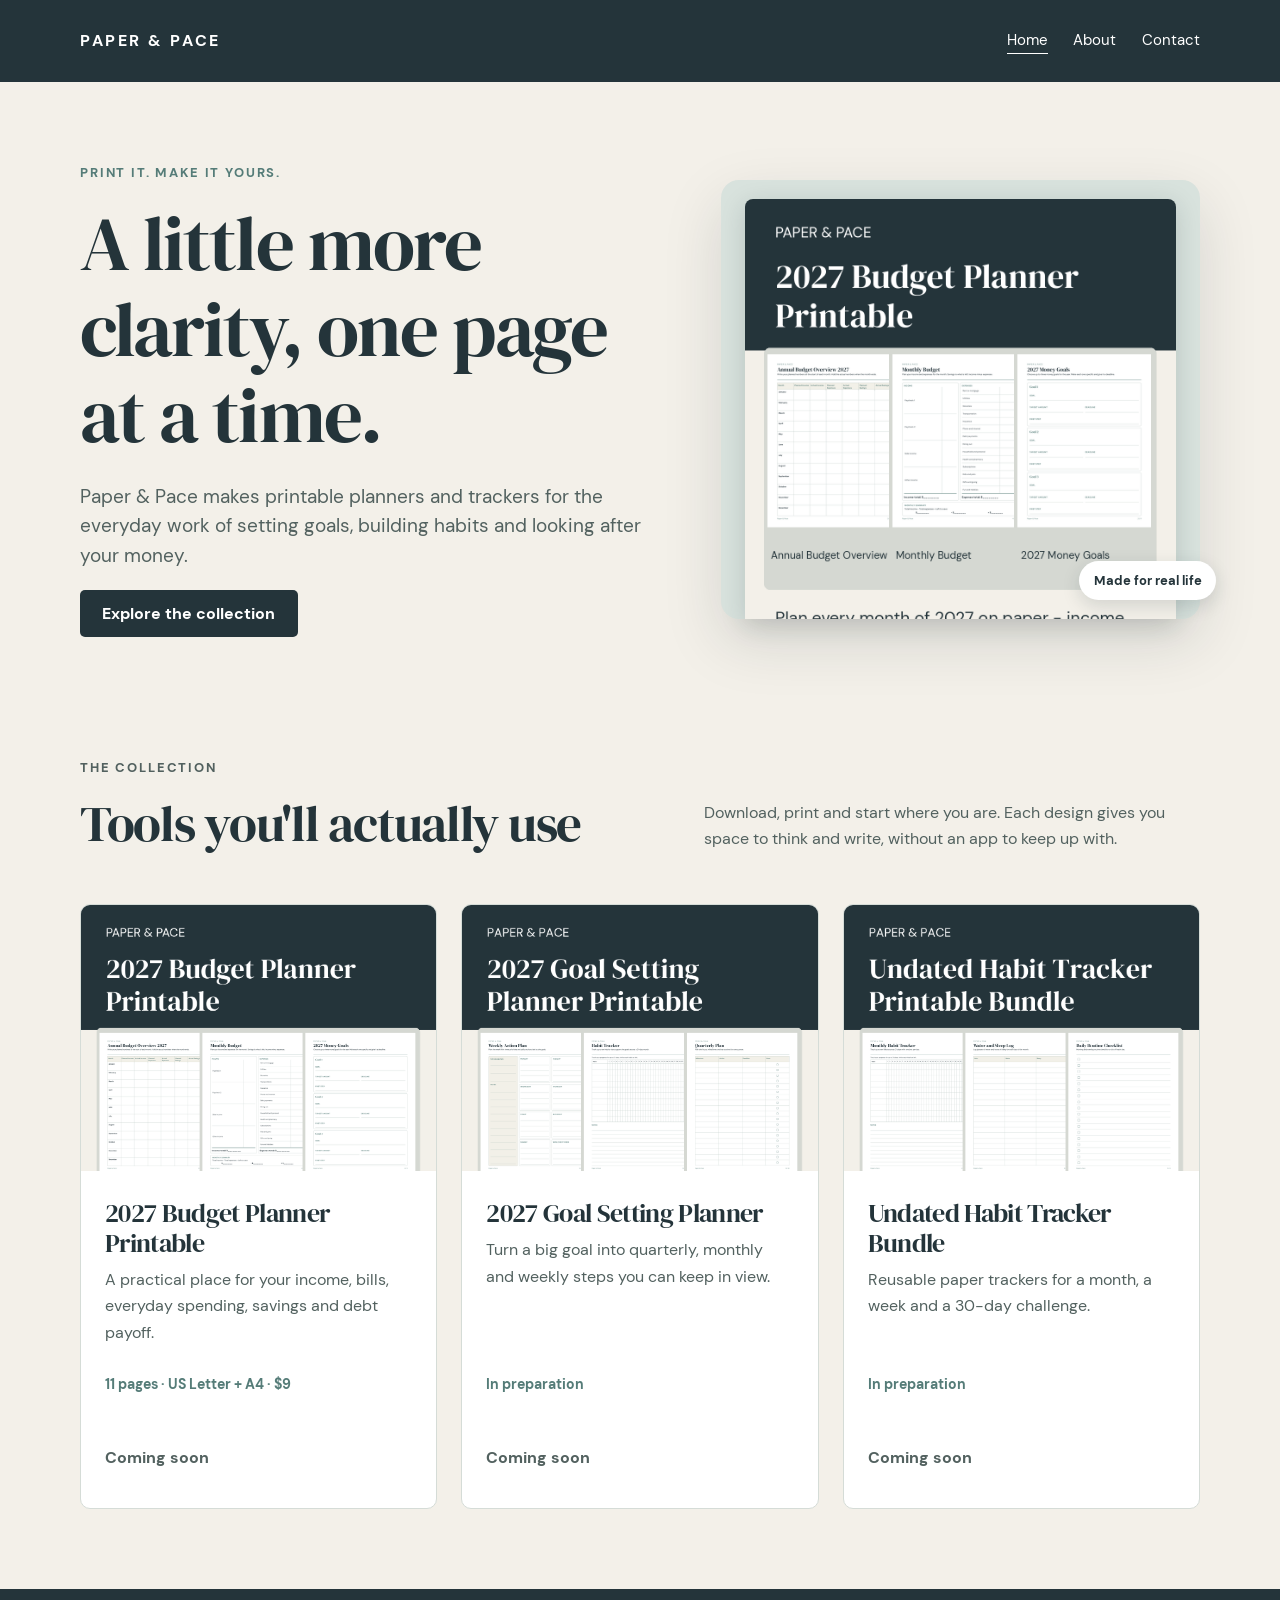
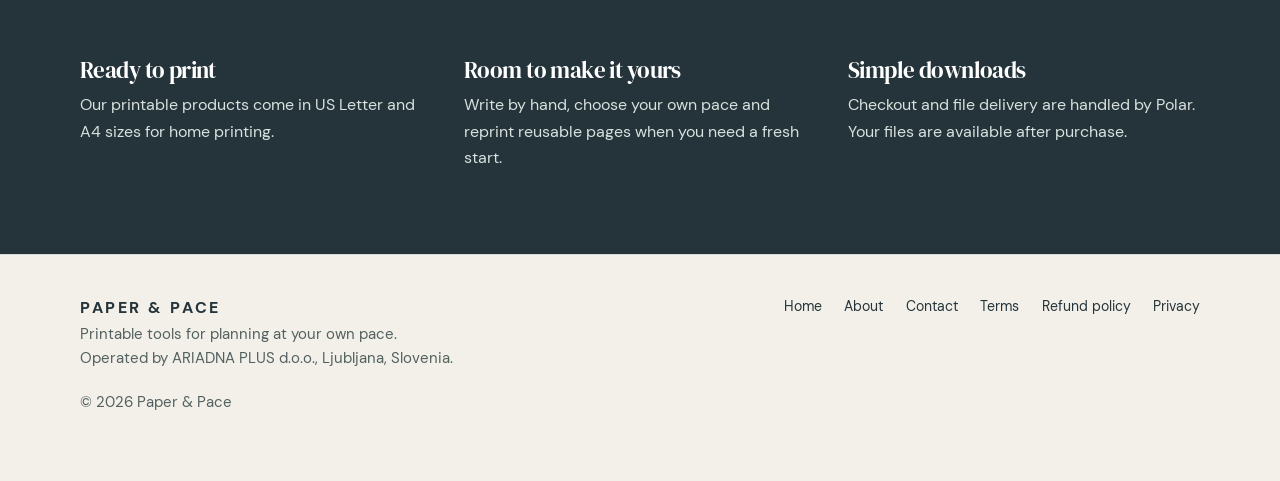
==== index.html @ d6c7c8a6 "Launch Paper and Pace public site" ====
<!doctype html>
<html lang="en">
<head>
  <meta charset="utf-8">
  <meta name="viewport" content="width=device-width, initial-scale=1">
  <meta name="description" content="Thoughtful printable planners and trackers for money, goals and habits.">
  <meta name="theme-color" content="#24343A">
  <title>Printable planners and trackers | Paper &amp; Pace</title>
  <link rel="stylesheet" href="styles.css">
</head>
<body>
  <header class="site-header"><div class="shell header-inner"><a class="brand" href="index.html">Paper &amp; Pace</a><nav class="main-nav" aria-label="Main navigation"><a href="index.html" aria-current=page>Home</a><a href="about.html">About</a><a href="contact.html">Contact</a></nav></div></header>
  <main id="main"><section class="shell hero"><div><p class="eyebrow">Print it. Make it yours.</p><h1>A little more clarity, one page at a time.</h1><p class="lede">Paper &amp; Pace makes printable planners and trackers for the everyday work of setting goals, building habits and looking after your money.</p><a class="button" href="#products">Explore the collection</a></div><div class="hero-art"><img src="assets/covers/budget-planner-2027.png" alt="Preview of the 2027 Budget Planner printable cover"><span>Made for real life</span></div></section><section class="shell section" id="products"><div class="section-head"><div><p class="eyebrow">The collection</p><h2>Tools you'll actually use</h2></div><p>Download, print and start where you are. Each design gives you space to think and write, without an app to keep up with.</p></div><div class="product-grid"><article class="product-card"><img src="assets/covers/budget-planner-2027.png" alt="Cover of 2027 Budget Planner Printable" loading="lazy"><div class="product-body"><h3>2027 Budget Planner Printable</h3><p>A practical place for your income, bills, everyday spending, savings and debt payoff.</p><p class="product-meta">11 pages · US Letter + A4 · $9</p><div class="product-action"><span class="coming-soon">Coming soon</span></div></div></article><article class="product-card"><img src="assets/covers/goal-planner-2027.png" alt="Cover of 2027 Goal Setting Planner" loading="lazy"><div class="product-body"><h3>2027 Goal Setting Planner</h3><p>Turn a big goal into quarterly, monthly and weekly steps you can keep in view.</p><p class="product-meta">In preparation</p><div class="product-action"><span class="coming-soon">Coming soon</span></div></div></article><article class="product-card"><img src="assets/covers/habit-tracker-bundle.png" alt="Cover of Undated Habit Tracker Bundle" loading="lazy"><div class="product-body"><h3>Undated Habit Tracker Bundle</h3><p>Reusable paper trackers for a month, a week and a 30-day challenge.</p><p class="product-meta">In preparation</p><div class="product-action"><span class="coming-soon">Coming soon</span></div></div></article></div></section><section class="feature-band"><div class="shell feature-grid"><div><h3>Ready to print</h3><p>Our printable products come in US Letter and A4 sizes for home printing.</p></div><div><h3>Room to make it yours</h3><p>Write by hand, choose your own pace and reprint reusable pages when you need a fresh start.</p></div><div><h3>Simple downloads</h3><p>Checkout and file delivery are handled by Polar. Your files are available after purchase.</p></div></div></section></main>
  <footer class="site-footer"><div class="shell footer-inner"><div><a class="brand" href="index.html">Paper &amp; Pace</a><p>Printable tools for planning at your own pace.<br>Operated by ARIADNA PLUS d.o.o., Ljubljana, Slovenia.</p><p>© 2026 Paper &amp; Pace</p></div><nav class="footer-links" aria-label="Footer navigation"><a href="index.html">Home</a><a href="about.html">About</a><a href="contact.html">Contact</a><a href="terms.html">Terms</a><a href="refund.html">Refund policy</a><a href="privacy.html">Privacy</a></nav></div></footer>
</body>
</html>
---- styles.css ----
@font-face{font-family:DM Sans;src:url('assets/fonts/DMSans.ttf') format('truetype');font-display:swap}
@font-face{font-family:DM Sans;src:url('assets/fonts/DMSans-Bold.ttf') format('truetype');font-weight:700;font-display:swap}
@font-face{font-family:DM Serif Display;src:url('assets/fonts/DMSerifDisplay-Regular.ttf') format('truetype');font-display:swap}
:root{--ink:#24343A;--accent:#557C78;--paper:#F3F0E9;--white:#fff;--line:#d5dcd7;--muted:#52615f}
*{box-sizing:border-box}
html{scroll-behavior:smooth}
body{margin:0;background:var(--paper);color:var(--ink);font:400 1rem/1.65 'DM Sans',Arial,sans-serif}
a{color:inherit}
a:focus-visible,button:focus-visible{outline:3px solid var(--accent);outline-offset:3px}
.shell{width:min(1120px,calc(100% - 2.5rem));margin-inline:auto}
.site-header{background:var(--ink);color:var(--white)}
.header-inner{display:flex;align-items:center;justify-content:space-between;gap:1.5rem;min-height:82px}
.brand{font-weight:700;letter-spacing:.16em;text-transform:uppercase;text-decoration:none;font-size:1rem;white-space:nowrap}
.main-nav{display:flex;align-items:center;gap:1.6rem;flex-wrap:wrap}
.main-nav a{font-size:.94rem;text-decoration:none;border-bottom:1px solid transparent}
.main-nav a:hover,.main-nav a[aria-current=page]{border-color:currentColor}
.hero{padding:5rem 0 4.5rem;display:grid;grid-template-columns:1.1fr .9fr;align-items:center;gap:3.5rem}
.eyebrow{font-weight:700;color:var(--accent);text-transform:uppercase;letter-spacing:.14em;font-size:.82rem;margin:0 0 1rem}
h1,h2,h3{font-family:'DM Serif Display',Georgia,serif;font-weight:400;line-height:1.12;letter-spacing:-.025em}
h1{font-size:clamp(3.2rem,6vw,5.5rem);margin:0 0 1.5rem}
h2{font-size:clamp(2.2rem,4vw,3.5rem);margin:0 0 1.2rem}
h3{font-size:1.65rem;margin:.25rem 0 .55rem}
p{margin:0 0 1.2rem}
.lede{font-size:1.2rem;line-height:1.55;max-width:37rem;color:var(--muted)}
.hero-art{position:relative;padding:1.2rem 1.5rem 0;border-radius:18px;background:#d8e2dd;box-shadow:0 22px 60px #17272d22}
.hero-art img{display:block;width:100%;height:420px;object-fit:cover;object-position:top;border-radius:8px 8px 0 0;box-shadow:0 6px 25px #17272d2b}
.hero-art span{position:absolute;right:-1rem;bottom:1.2rem;padding:.55rem .9rem;background:var(--white);border-radius:50px;box-shadow:0 6px 18px #17272d25;font-weight:700;font-size:.82rem}
.button{display:inline-block;padding:.88rem 1.4rem;background:var(--ink);color:var(--white);border-radius:5px;text-decoration:none;font-weight:700;line-height:1.2}
.button:hover{background:var(--accent)}
.button-light{background:var(--white);color:var(--ink)}
.section{padding:3rem 0 5rem}
.section-head{display:flex;align-items:end;justify-content:space-between;gap:2rem;margin-bottom:2rem}
.section-head p{max-width:31rem;color:var(--muted)}
.product-grid{display:grid;grid-template-columns:repeat(3,1fr);gap:1.5rem}
.product-card{background:var(--white);border:1px solid var(--line);border-radius:10px;overflow:hidden;display:flex;flex-direction:column}
.product-card img{display:block;width:100%;aspect-ratio:4/3;object-fit:cover;object-position:top;background:#dfe4df}
.product-body{padding:1.5rem;display:flex;flex-direction:column;flex:1}
.product-body p{color:var(--muted)}
.product-meta{font-size:.9rem;font-weight:700;color:var(--accent)!important;margin-top:auto;padding-top:.5rem}
.product-action{margin-top:1rem}
.coming-soon{display:inline-block;padding:.8rem 0;color:var(--muted);font-weight:700}
.feature-band{background:var(--ink);color:var(--white);padding:4rem 0}
.feature-grid{display:grid;grid-template-columns:repeat(3,1fr);gap:2rem}
.feature-grid h3{font-size:1.45rem}
.feature-grid p{color:#d9e2df}
.prose{max-width:760px;padding:4.5rem 0 6rem}
.prose h1{font-size:clamp(2.7rem,5vw,4.4rem)}
.prose h2{font-size:2rem;margin-top:2.4rem}
.prose ul{padding-left:1.4rem}
.prose li{margin-bottom:.45rem}
.prose a{color:#285e57;text-underline-offset:3px}
.card-note{background:var(--white);border-left:4px solid var(--accent);padding:1.4rem 1.6rem;margin:2rem 0}
.site-footer{border-top:1px solid var(--line);padding:2.5rem 0 3rem}
.footer-inner{display:flex;justify-content:space-between;gap:2rem;flex-wrap:wrap}
.footer-inner p{max-width:26rem;color:var(--muted);font-size:.92rem}
.footer-links{display:flex;gap:.8rem 1.4rem;flex-wrap:wrap;align-content:start}
.footer-links a{font-size:.88rem;text-decoration:none}
.footer-links a:hover{text-decoration:underline}
@media(max-width:800px){.hero{grid-template-columns:1fr;padding-top:3.5rem}.hero-art{max-width:540px}.product-grid,.feature-grid{grid-template-columns:1fr 1fr}.section-head{display:block}}
@media(max-width:560px){.shell{width:min(100% - 2rem,1120px)}.header-inner{display:block;padding:1.1rem 0}.main-nav{gap:.75rem 1.2rem;margin-top:.7rem}.hero{gap:2rem}.hero-art img{height:340px}.hero-art span{right:.25rem}.product-grid,.feature-grid{grid-template-columns:1fr}.section{padding-bottom:3.5rem}.prose{padding:3rem 0 4rem}}
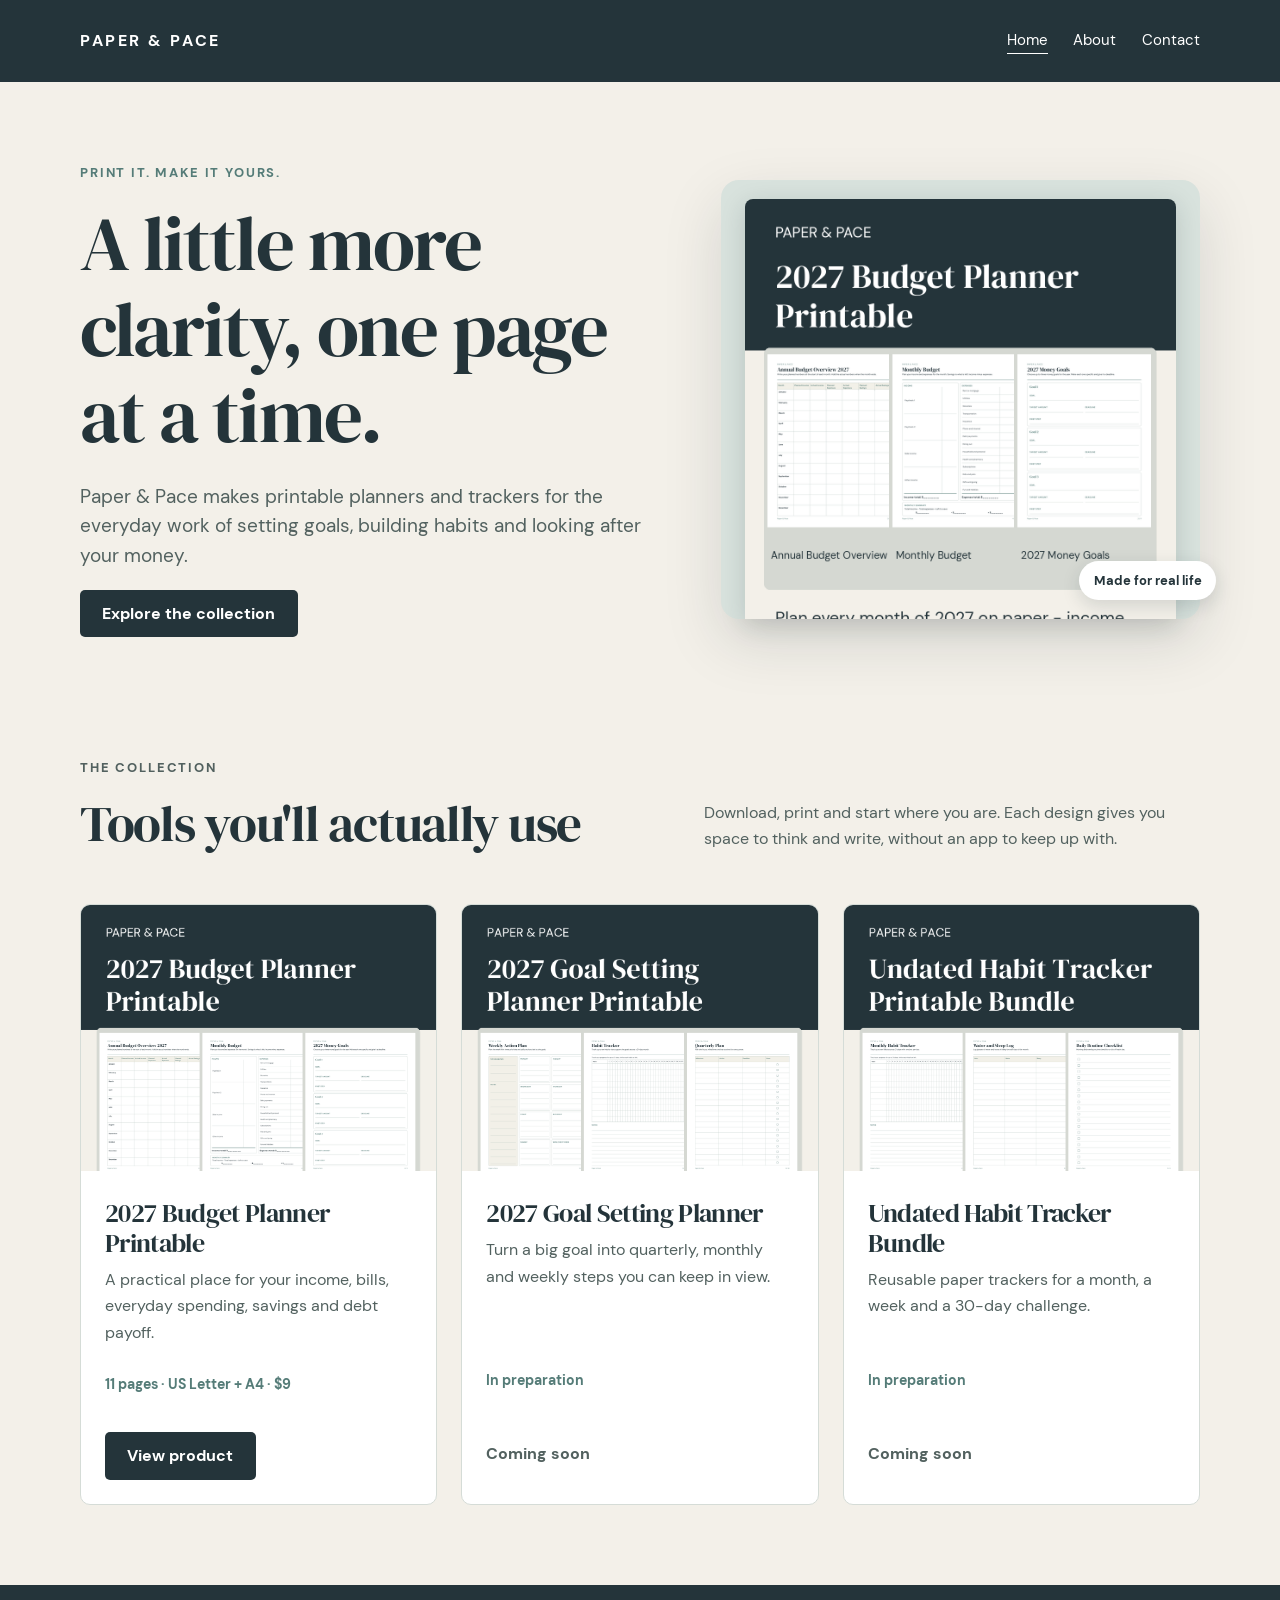
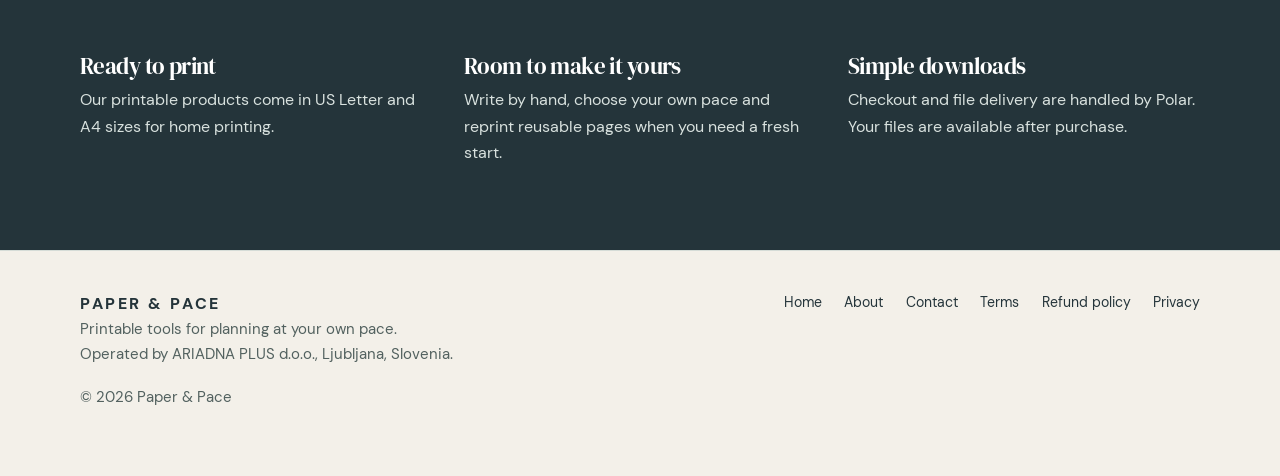
==== commit 9d80a91e: "Link budget planner to Polar checkout" ====
--- a/index.html
+++ b/index.html
@@ -10,7 +10,7 @@
 </head>
 <body>
   <header class="site-header"><div class="shell header-inner"><a class="brand" href="index.html">Paper &amp; Pace</a><nav class="main-nav" aria-label="Main navigation"><a href="index.html" aria-current=page>Home</a><a href="about.html">About</a><a href="contact.html">Contact</a></nav></div></header>
-  <main id="main"><section class="shell hero"><div><p class="eyebrow">Print it. Make it yours.</p><h1>A little more clarity, one page at a time.</h1><p class="lede">Paper &amp; Pace makes printable planners and trackers for the everyday work of setting goals, building habits and looking after your money.</p><a class="button" href="#products">Explore the collection</a></div><div class="hero-art"><img src="assets/covers/budget-planner-2027.png" alt="Preview of the 2027 Budget Planner printable cover"><span>Made for real life</span></div></section><section class="shell section" id="products"><div class="section-head"><div><p class="eyebrow">The collection</p><h2>Tools you'll actually use</h2></div><p>Download, print and start where you are. Each design gives you space to think and write, without an app to keep up with.</p></div><div class="product-grid"><article class="product-card"><img src="assets/covers/budget-planner-2027.png" alt="Cover of 2027 Budget Planner Printable" loading="lazy"><div class="product-body"><h3>2027 Budget Planner Printable</h3><p>A practical place for your income, bills, everyday spending, savings and debt payoff.</p><p class="product-meta">11 pages · US Letter + A4 · $9</p><div class="product-action"><span class="coming-soon">Coming soon</span></div></div></article><article class="product-card"><img src="assets/covers/goal-planner-2027.png" alt="Cover of 2027 Goal Setting Planner" loading="lazy"><div class="product-body"><h3>2027 Goal Setting Planner</h3><p>Turn a big goal into quarterly, monthly and weekly steps you can keep in view.</p><p class="product-meta">In preparation</p><div class="product-action"><span class="coming-soon">Coming soon</span></div></div></article><article class="product-card"><img src="assets/covers/habit-tracker-bundle.png" alt="Cover of Undated Habit Tracker Bundle" loading="lazy"><div class="product-body"><h3>Undated Habit Tracker Bundle</h3><p>Reusable paper trackers for a month, a week and a 30-day challenge.</p><p class="product-meta">In preparation</p><div class="product-action"><span class="coming-soon">Coming soon</span></div></div></article></div></section><section class="feature-band"><div class="shell feature-grid"><div><h3>Ready to print</h3><p>Our printable products come in US Letter and A4 sizes for home printing.</p></div><div><h3>Room to make it yours</h3><p>Write by hand, choose your own pace and reprint reusable pages when you need a fresh start.</p></div><div><h3>Simple downloads</h3><p>Checkout and file delivery are handled by Polar. Your files are available after purchase.</p></div></div></section></main>
+  <main id="main"><section class="shell hero"><div><p class="eyebrow">Print it. Make it yours.</p><h1>A little more clarity, one page at a time.</h1><p class="lede">Paper &amp; Pace makes printable planners and trackers for the everyday work of setting goals, building habits and looking after your money.</p><a class="button" href="#products">Explore the collection</a></div><div class="hero-art"><img src="assets/covers/budget-planner-2027.png" alt="Preview of the 2027 Budget Planner printable cover"><span>Made for real life</span></div></section><section class="shell section" id="products"><div class="section-head"><div><p class="eyebrow">The collection</p><h2>Tools you'll actually use</h2></div><p>Download, print and start where you are. Each design gives you space to think and write, without an app to keep up with.</p></div><div class="product-grid"><article class="product-card"><img src="assets/covers/budget-planner-2027.png" alt="Cover of 2027 Budget Planner Printable" loading="lazy"><div class="product-body"><h3>2027 Budget Planner Printable</h3><p>A practical place for your income, bills, everyday spending, savings and debt payoff.</p><p class="product-meta">11 pages · US Letter + A4 · $9</p><div class="product-action"><a class="button" href="https://buy.polar.sh/polar_cl_9FioCKxYFsAY8wdo4qPlCGcsDnH46JvN45o9R3Szsd1" rel="noopener noreferrer">View product</a></div></div></article><article class="product-card"><img src="assets/covers/goal-planner-2027.png" alt="Cover of 2027 Goal Setting Planner" loading="lazy"><div class="product-body"><h3>2027 Goal Setting Planner</h3><p>Turn a big goal into quarterly, monthly and weekly steps you can keep in view.</p><p class="product-meta">In preparation</p><div class="product-action"><span class="coming-soon">Coming soon</span></div></div></article><article class="product-card"><img src="assets/covers/habit-tracker-bundle.png" alt="Cover of Undated Habit Tracker Bundle" loading="lazy"><div class="product-body"><h3>Undated Habit Tracker Bundle</h3><p>Reusable paper trackers for a month, a week and a 30-day challenge.</p><p class="product-meta">In preparation</p><div class="product-action"><span class="coming-soon">Coming soon</span></div></div></article></div></section><section class="feature-band"><div class="shell feature-grid"><div><h3>Ready to print</h3><p>Our printable products come in US Letter and A4 sizes for home printing.</p></div><div><h3>Room to make it yours</h3><p>Write by hand, choose your own pace and reprint reusable pages when you need a fresh start.</p></div><div><h3>Simple downloads</h3><p>Checkout and file delivery are handled by Polar. Your files are available after purchase.</p></div></div></section></main>
   <footer class="site-footer"><div class="shell footer-inner"><div><a class="brand" href="index.html">Paper &amp; Pace</a><p>Printable tools for planning at your own pace.<br>Operated by ARIADNA PLUS d.o.o., Ljubljana, Slovenia.</p><p>© 2026 Paper &amp; Pace</p></div><nav class="footer-links" aria-label="Footer navigation"><a href="index.html">Home</a><a href="about.html">About</a><a href="contact.html">Contact</a><a href="terms.html">Terms</a><a href="refund.html">Refund policy</a><a href="privacy.html">Privacy</a></nav></div></footer>
 </body>
 </html>
